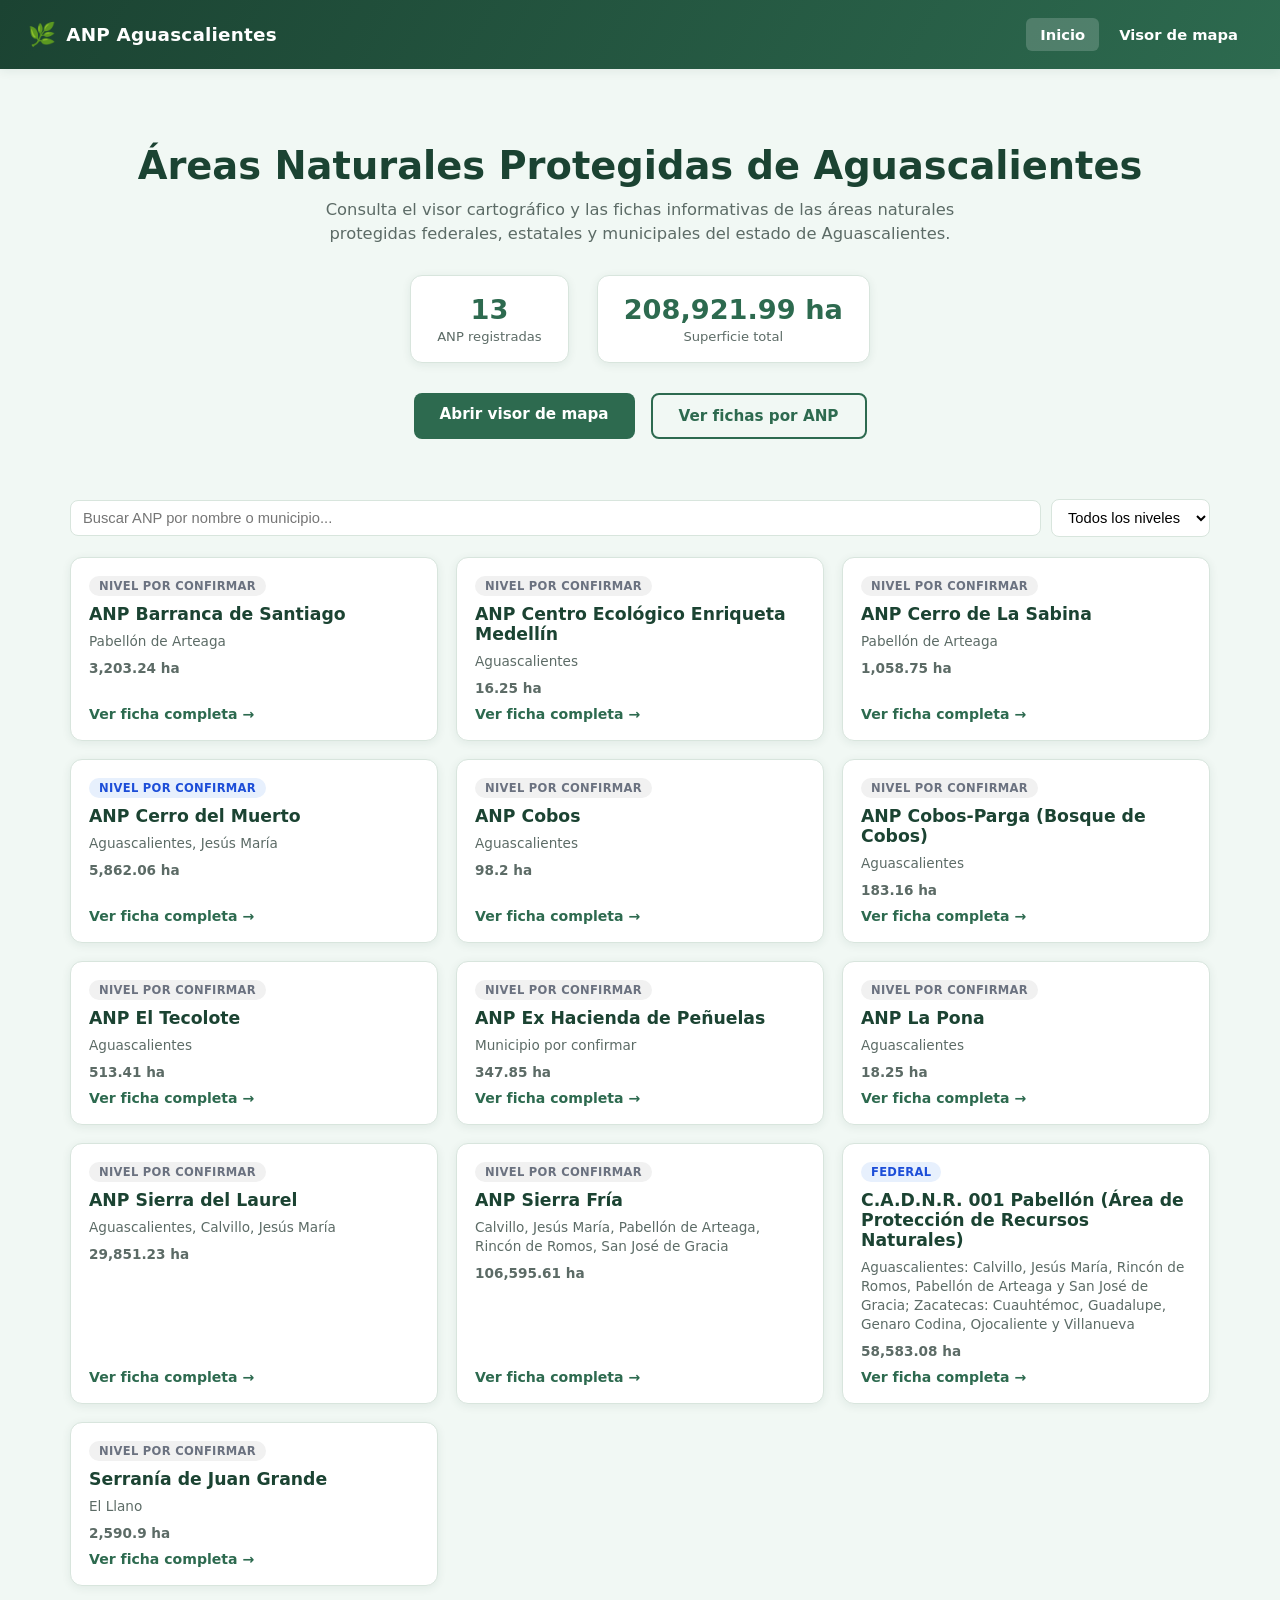
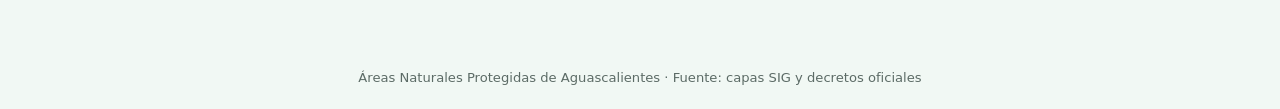
==== index.html @ 29e91683 "Sitio inicial: visor y fichas de ANP de Aguascalientes Incluye visor Leaflet con 13 poligonos, lista" ====
<!doctype html>
<html lang="es">
<head>
<meta charset="utf-8">
<meta name="viewport" content="width=device-width, initial-scale=1">
<title>Áreas Naturales Protegidas de Aguascalientes</title>
<link rel="stylesheet" href="css/style.css">
</head>
<body>

<header class="site-header">
  <div class="brand"><span class="leaf">🌿</span> ANP Aguascalientes</div>
  <nav class="site-nav">
    <a href="index.html" class="active">Inicio</a>
    <a href="visor.html">Visor de mapa</a>
  </nav>
</header>

<main>
  <section class="hero">
    <h1>Áreas Naturales Protegidas de Aguascalientes</h1>
    <p>Consulta el visor cartográfico y las fichas informativas de las áreas naturales protegidas federales, estatales y municipales del estado de Aguascalientes.</p>
    <div class="stats-row" id="statsRow"></div>
    <div class="cta-row">
      <a href="visor.html" class="btn btn-primary">Abrir visor de mapa</a>
      <a href="#listado" class="btn btn-outline">Ver fichas por ANP</a>
    </div>
  </section>

  <section id="listado">
    <div class="filtros">
      <input type="search" id="buscador" placeholder="Buscar ANP por nombre o municipio...">
      <select id="filtroNivel">
        <option value="">Todos los niveles</option>
        <option value="federal">Federal</option>
        <option value="estatal">Estatal</option>
        <option value="municipal">Municipal</option>
      </select>
    </div>
    <div class="grid-fichas" id="gridFichas"></div>
  </section>
</main>

<footer class="site-footer">
  Áreas Naturales Protegidas de Aguascalientes · Fuente: capas SIG y decretos oficiales
</footer>

<script src="js/datos.js"></script>
<script>
let TODAS = [];

function badgeTexto(nivel) {
  if (esTodo(nivel)) return 'Nivel por confirmar';
  return nivel;
}

function render(lista) {
  const grid = document.getElementById('gridFichas');
  grid.innerHTML = '';
  if (lista.length === 0) {
    grid.innerHTML = '<p style="color:var(--texto-suave)">No se encontraron áreas naturales protegidas con ese criterio.</p>';
    return;
  }
  for (const anp of lista) {
    const card = document.createElement('a');
    card.href = `ficha.html?id=${anp.id}`;
    card.className = 'card-anp';
    card.innerHTML = `
      <span class="badge ${nivelBadgeClass(anp.nivel)}">${badgeTexto(anp.nivel)}</span>
      <h3>${anp.nombre}</h3>
      <div class="meta">${esTodo(anp.municipios) || !anp.municipios ? 'Municipio por confirmar' : anp.municipios}</div>
      <div class="meta"><strong>${formatoHectareas(anp.hectareas)}</strong></div>
      <span class="ver-mas">Ver ficha completa →</span>
    `;
    grid.appendChild(card);
  }
}

function aplicarFiltros() {
  const q = document.getElementById('buscador').value.trim().toLowerCase();
  const nivel = document.getElementById('filtroNivel').value;
  const filtradas = TODAS.filter(a => {
    const coincideTexto = !q || a.nombre.toLowerCase().includes(q) || (a.municipios || '').toLowerCase().includes(q);
    const coincideNivel = !nivel || (a.nivel || '').toLowerCase().includes(nivel);
    return coincideTexto && coincideNivel;
  });
  render(filtradas);
}

async function init() {
  TODAS = await cargarANPs();
  TODAS.sort((a, b) => a.nombre.localeCompare(b.nombre, 'es'));
  render(TODAS);

  const totalHa = TODAS.reduce((sum, a) => sum + (a.hectareas || 0), 0);
  document.getElementById('statsRow').innerHTML = `
    <div class="stat-card"><div class="num">${TODAS.length}</div><div class="label">ANP registradas</div></div>
    <div class="stat-card"><div class="num">${formatoHectareas(totalHa)}</div><div class="label">Superficie total</div></div>
  `;

  document.getElementById('buscador').addEventListener('input', aplicarFiltros);
  document.getElementById('filtroNivel').addEventListener('change', aplicarFiltros);
}

init();
</script>
</body>
</html>
---- css/style.css ----
:root {
  --verde-oscuro: #1b4332;
  --verde: #2d6a4f;
  --verde-claro: #52b788;
  --verde-fondo: #f1f8f4;
  --tierra: #b08968;
  --texto: #22333b;
  --texto-suave: #5c6b66;
  --borde: #d8e5dd;
  --blanco: #ffffff;
  --sombra: 0 2px 10px rgba(27, 67, 50, 0.08);
}

* { box-sizing: border-box; }

body {
  margin: 0;
  font-family: "Segoe UI", system-ui, -apple-system, sans-serif;
  color: var(--texto);
  background: var(--verde-fondo);
}

a { color: var(--verde); text-decoration: none; }
a:hover { text-decoration: underline; }

header.site-header {
  background: linear-gradient(120deg, var(--verde-oscuro), var(--verde));
  color: var(--blanco);
  padding: 18px 28px;
  display: flex;
  align-items: center;
  justify-content: space-between;
  flex-wrap: wrap;
  gap: 12px;
  box-shadow: var(--sombra);
}

header.site-header .brand {
  display: flex;
  align-items: center;
  gap: 10px;
  font-size: 1.15rem;
  font-weight: 700;
  letter-spacing: 0.2px;
}

header.site-header .brand span.leaf { font-size: 1.4rem; }

nav.site-nav {
  display: flex;
  gap: 6px;
}

nav.site-nav a {
  color: var(--blanco);
  padding: 8px 14px;
  border-radius: 6px;
  font-size: 0.92rem;
  font-weight: 600;
}

nav.site-nav a:hover, nav.site-nav a.active {
  background: rgba(255,255,255,0.18);
  text-decoration: none;
}

main {
  max-width: 1180px;
  margin: 0 auto;
  padding: 28px 20px 60px;
}

.hero {
  text-align: center;
  padding: 46px 20px 34px;
}

.hero h1 {
  font-size: clamp(1.6rem, 3vw, 2.4rem);
  color: var(--verde-oscuro);
  margin: 0 0 10px;
}

.hero p {
  color: var(--texto-suave);
  max-width: 640px;
  margin: 0 auto;
  font-size: 1.02rem;
  line-height: 1.5;
}

.stats-row {
  display: flex;
  justify-content: center;
  gap: 28px;
  flex-wrap: wrap;
  margin: 28px 0 8px;
}

.stat-card {
  background: var(--blanco);
  border: 1px solid var(--borde);
  border-radius: 12px;
  padding: 18px 26px;
  text-align: center;
  min-width: 140px;
  box-shadow: var(--sombra);
}

.stat-card .num {
  font-size: 1.7rem;
  font-weight: 800;
  color: var(--verde);
}

.stat-card .label {
  font-size: 0.82rem;
  color: var(--texto-suave);
  margin-top: 4px;
}

.cta-row {
  display: flex;
  justify-content: center;
  gap: 16px;
  margin-top: 30px;
  flex-wrap: wrap;
}

.btn {
  display: inline-block;
  padding: 12px 26px;
  border-radius: 8px;
  font-weight: 700;
  font-size: 0.95rem;
  cursor: pointer;
  border: none;
}

.btn-primary {
  background: var(--verde);
  color: var(--blanco);
}
.btn-primary:hover { background: var(--verde-oscuro); text-decoration: none; }

.btn-outline {
  background: transparent;
  color: var(--verde);
  border: 2px solid var(--verde);
}
.btn-outline:hover { background: var(--verde-fondo); text-decoration: none; }

.filtros {
  display: flex;
  gap: 10px;
  flex-wrap: wrap;
  margin: 26px 0 18px;
  align-items: center;
}

.filtros input[type="search"],
.filtros select {
  padding: 9px 12px;
  border: 1px solid var(--borde);
  border-radius: 8px;
  font-size: 0.92rem;
  background: var(--blanco);
}

.filtros input[type="search"] { flex: 1; min-width: 200px; }

.grid-fichas {
  display: grid;
  grid-template-columns: repeat(auto-fill, minmax(280px, 1fr));
  gap: 18px;
  margin-top: 20px;
}

.card-anp {
  background: var(--blanco);
  border: 1px solid var(--borde);
  border-radius: 12px;
  padding: 18px;
  box-shadow: var(--sombra);
  transition: transform 0.15s ease, box-shadow 0.15s ease;
  display: flex;
  flex-direction: column;
  gap: 8px;
}

.card-anp:hover {
  transform: translateY(-3px);
  box-shadow: 0 6px 18px rgba(27,67,50,0.14);
}

.badge {
  display: inline-block;
  padding: 3px 10px;
  border-radius: 999px;
  font-size: 0.72rem;
  font-weight: 700;
  text-transform: uppercase;
  letter-spacing: 0.3px;
  width: fit-content;
}

.badge-federal { background: #e7f0fd; color: #1d4ed8; }
.badge-estatal { background: #fef3e2; color: #b45309; }
.badge-municipal { background: #eafaf0; color: #15803d; }
.badge-todo { background: #f1f1f1; color: #6b7280; }

.card-anp h3 {
  margin: 0;
  font-size: 1.08rem;
  color: var(--verde-oscuro);
}

.card-anp .meta {
  font-size: 0.85rem;
  color: var(--texto-suave);
  line-height: 1.4;
}

.card-anp .ver-mas {
  margin-top: auto;
  font-weight: 700;
  font-size: 0.88rem;
}

#mapa {
  width: 100%;
  height: calc(100vh - 200px);
  min-height: 480px;
  border-radius: 12px;
  border: 1px solid var(--borde);
  box-shadow: var(--sombra);
}

.visor-layout {
  display: grid;
  grid-template-columns: 300px 1fr;
  gap: 18px;
}

@media (max-width: 820px) {
  .visor-layout { grid-template-columns: 1fr; }
  #mapa { height: 60vh; }
}

.panel-lateral {
  background: var(--blanco);
  border: 1px solid var(--borde);
  border-radius: 12px;
  padding: 16px;
  box-shadow: var(--sombra);
  max-height: calc(100vh - 200px);
  overflow-y: auto;
}

.panel-lateral h2 {
  font-size: 1rem;
  color: var(--verde-oscuro);
  margin-top: 0;
}

.lista-anp-visor { list-style: none; margin: 0; padding: 0; }

.lista-anp-visor li {
  padding: 9px 8px;
  border-radius: 6px;
  cursor: pointer;
  font-size: 0.88rem;
  border-bottom: 1px solid var(--borde);
}

.lista-anp-visor li:hover, .lista-anp-visor li.activa {
  background: var(--verde-fondo);
}

.leaflet-popup-content b { color: var(--verde-oscuro); }
.leaflet-popup-content a.popup-link {
  display: inline-block;
  margin-top: 6px;
  font-weight: 700;
}

.ficha-header {
  background: var(--blanco);
  border: 1px solid var(--borde);
  border-radius: 14px;
  padding: 26px;
  box-shadow: var(--sombra);
  margin-bottom: 22px;
}

.ficha-header h1 {
  margin: 8px 0 4px;
  color: var(--verde-oscuro);
  font-size: 1.6rem;
}

.ficha-grid {
  display: grid;
  grid-template-columns: 1.1fr 1fr;
  gap: 22px;
}

@media (max-width: 900px) {
  .ficha-grid { grid-template-columns: 1fr; }
}

.ficha-mapa {
  height: 380px;
  border-radius: 12px;
  border: 1px solid var(--borde);
  box-shadow: var(--sombra);
}

.ficha-datos {
  background: var(--blanco);
  border: 1px solid var(--borde);
  border-radius: 12px;
  padding: 20px;
  box-shadow: var(--sombra);
}

.ficha-datos dl {
  margin: 0;
  display: grid;
  grid-template-columns: 130px 1fr;
  row-gap: 10px;
  column-gap: 10px;
  font-size: 0.93rem;
}

.ficha-datos dt {
  color: var(--texto-suave);
  font-weight: 600;
}

.ficha-datos dd { margin: 0; }

.descripcion-box {
  background: var(--blanco);
  border: 1px solid var(--borde);
  border-radius: 12px;
  padding: 20px;
  margin-top: 18px;
  box-shadow: var(--sombra);
  line-height: 1.6;
}

.descripcion-box h2 { margin-top: 0; color: var(--verde-oscuro); font-size: 1.1rem; }

.docs-box {
  margin-top: 18px;
  display: flex;
  gap: 12px;
  flex-wrap: wrap;
}

.doc-link {
  display: flex;
  align-items: center;
  gap: 8px;
  background: var(--blanco);
  border: 1px solid var(--borde);
  border-radius: 10px;
  padding: 12px 16px;
  font-weight: 700;
  font-size: 0.9rem;
  color: var(--verde-oscuro);
  box-shadow: var(--sombra);
}

.doc-link:hover { background: var(--verde-fondo); text-decoration: none; }

.aviso-todo {
  background: #fff7ed;
  border: 1px solid #fdba74;
  color: #9a3412;
  padding: 8px 12px;
  border-radius: 8px;
  font-size: 0.82rem;
  margin-top: 10px;
}

footer.site-footer {
  text-align: center;
  padding: 24px;
  color: var(--texto-suave);
  font-size: 0.82rem;
}

.volver-link {
  display: inline-block;
  margin-bottom: 14px;
  font-weight: 600;
  font-size: 0.9rem;
}
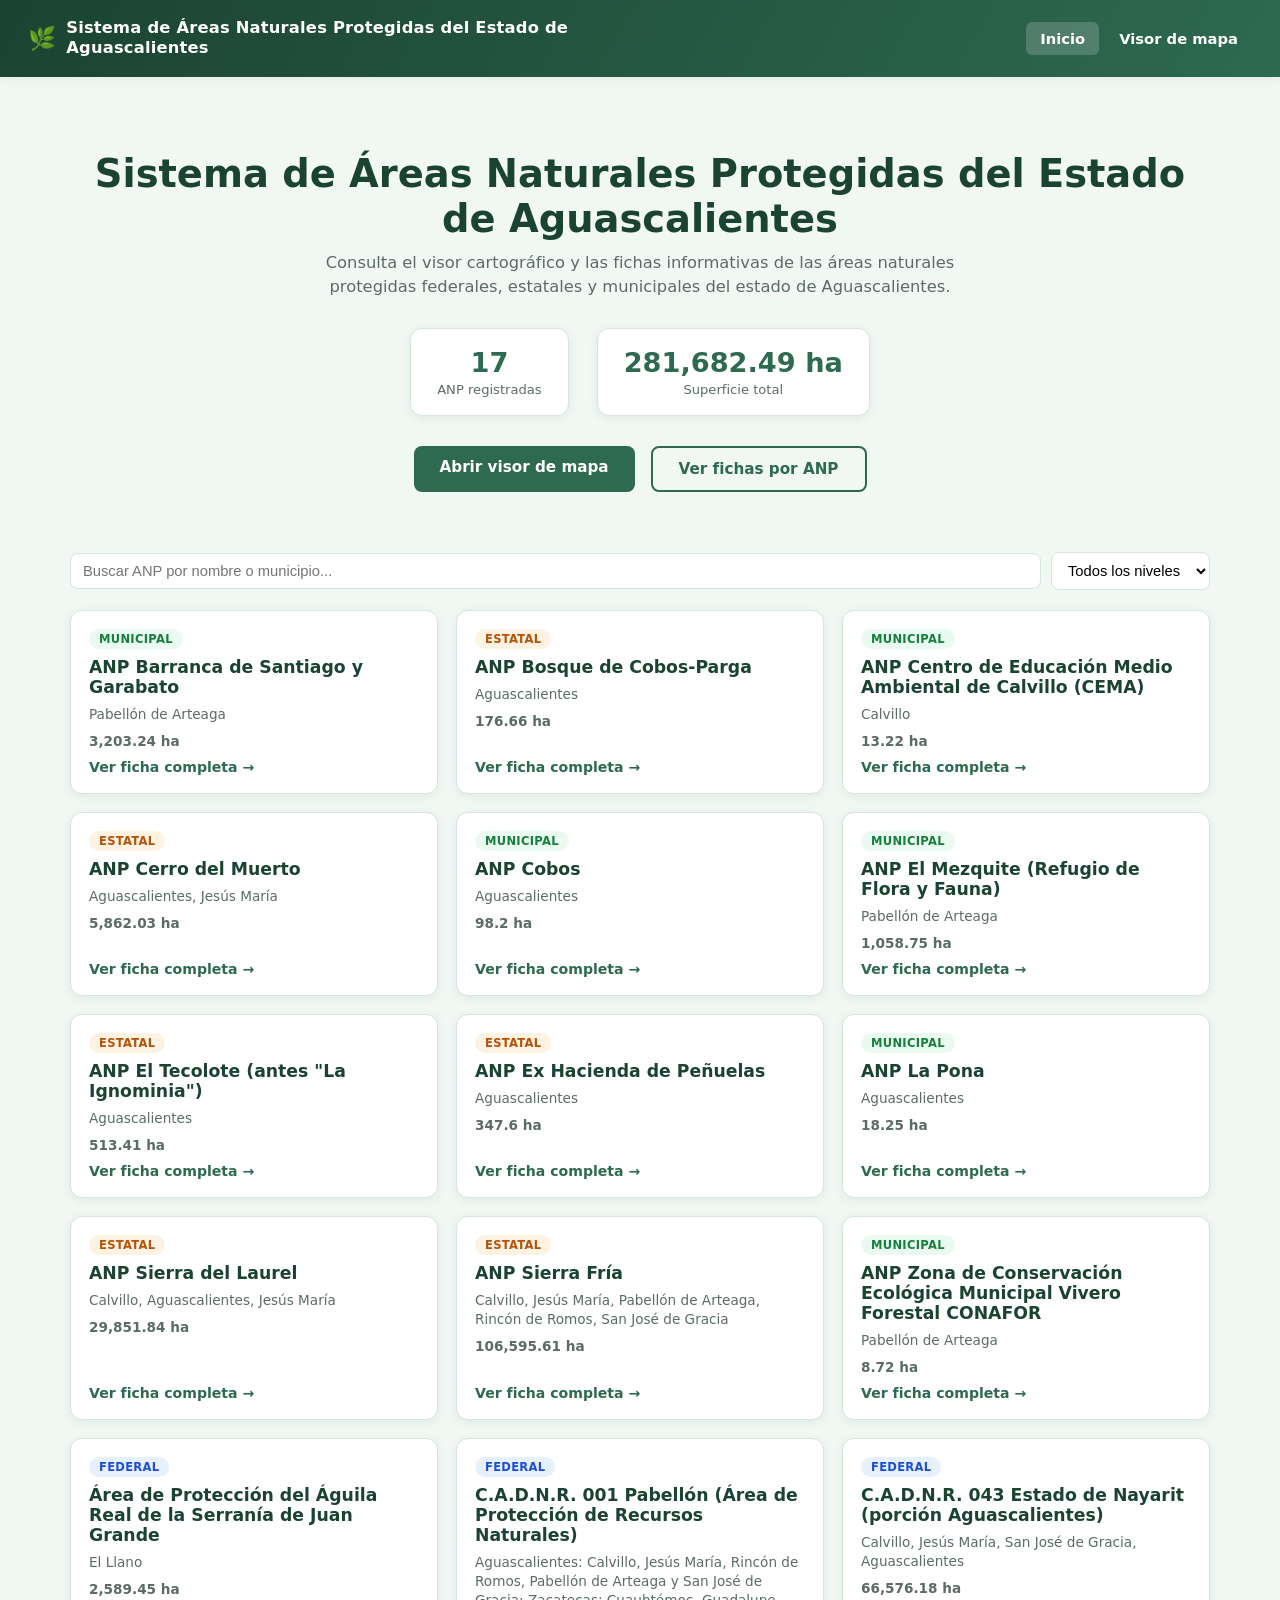
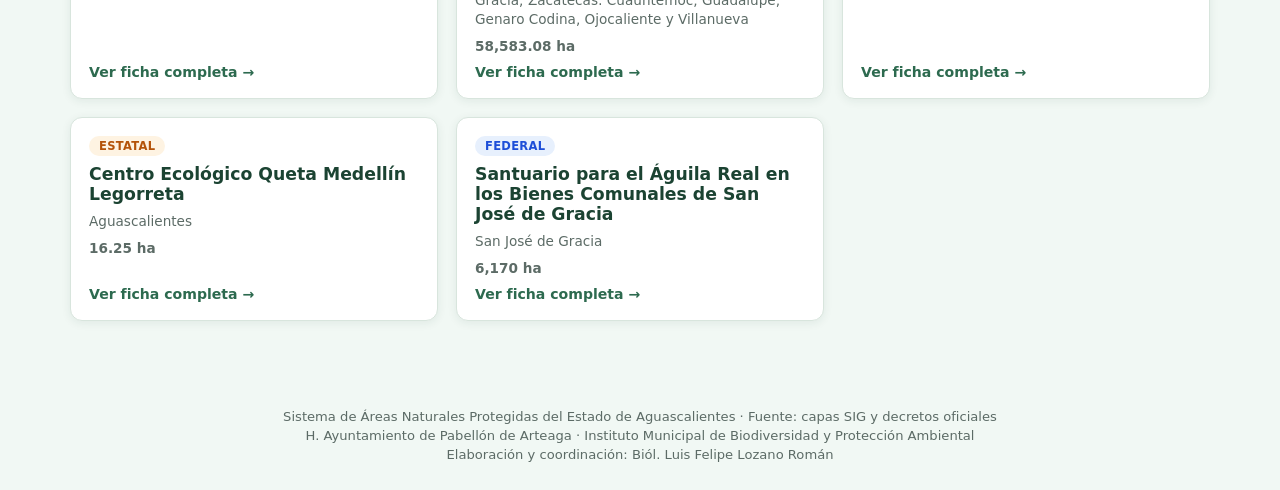
==== commit 35ea8f71: "Agrega vista satelital, corrige PDF mal referenciado y renombra el sitio - Vista satelital (Esri Wor" ====
--- a/index.html
+++ b/index.html
@@ -3,13 +3,13 @@
 <head>
 <meta charset="utf-8">
 <meta name="viewport" content="width=device-width, initial-scale=1">
-<title>Áreas Naturales Protegidas de Aguascalientes</title>
+<title>Sistema de Áreas Naturales Protegidas del Estado de Aguascalientes</title>
 <link rel="stylesheet" href="css/style.css">
 </head>
 <body>
 
 <header class="site-header">
-  <div class="brand"><span class="leaf">🌿</span> ANP Aguascalientes</div>
+  <div class="brand"><span class="leaf">🌿</span> Sistema de Áreas Naturales Protegidas del Estado de Aguascalientes</div>
   <nav class="site-nav">
     <a href="index.html" class="active">Inicio</a>
     <a href="visor.html">Visor de mapa</a>
@@ -18,7 +18,7 @@
 
 <main>
   <section class="hero">
-    <h1>Áreas Naturales Protegidas de Aguascalientes</h1>
+    <h1>Sistema de Áreas Naturales Protegidas del Estado de Aguascalientes</h1>
     <p>Consulta el visor cartográfico y las fichas informativas de las áreas naturales protegidas federales, estatales y municipales del estado de Aguascalientes.</p>
     <div class="stats-row" id="statsRow"></div>
     <div class="cta-row">
@@ -42,7 +42,9 @@
 </main>
 
 <footer class="site-footer">
-  Áreas Naturales Protegidas de Aguascalientes · Fuente: capas SIG y decretos oficiales
+  <p>Sistema de Áreas Naturales Protegidas del Estado de Aguascalientes · Fuente: capas SIG y decretos oficiales</p>
+  <p>H. Ayuntamiento de Pabellón de Arteaga · Instituto Municipal de Biodiversidad y Protección Ambiental</p>
+  <p>Elaboración y coordinación: Biól. Luis Felipe Lozano Román</p>
 </footer>
 
 <script src="js/datos.js"></script>
--- a/css/style.css
+++ b/css/style.css
@@ -39,9 +39,11 @@
   display: flex;
   align-items: center;
   gap: 10px;
-  font-size: 1.15rem;
+  font-size: 1.02rem;
   font-weight: 700;
   letter-spacing: 0.2px;
+  max-width: 640px;
+  line-height: 1.25;
 }
 
 header.site-header .brand span.leaf { font-size: 1.4rem; }
@@ -392,6 +394,10 @@
   font-size: 0.82rem;
 }
 
+footer.site-footer p {
+  margin: 4px 0;
+}
+
 .volver-link {
   display: inline-block;
   margin-bottom: 14px;
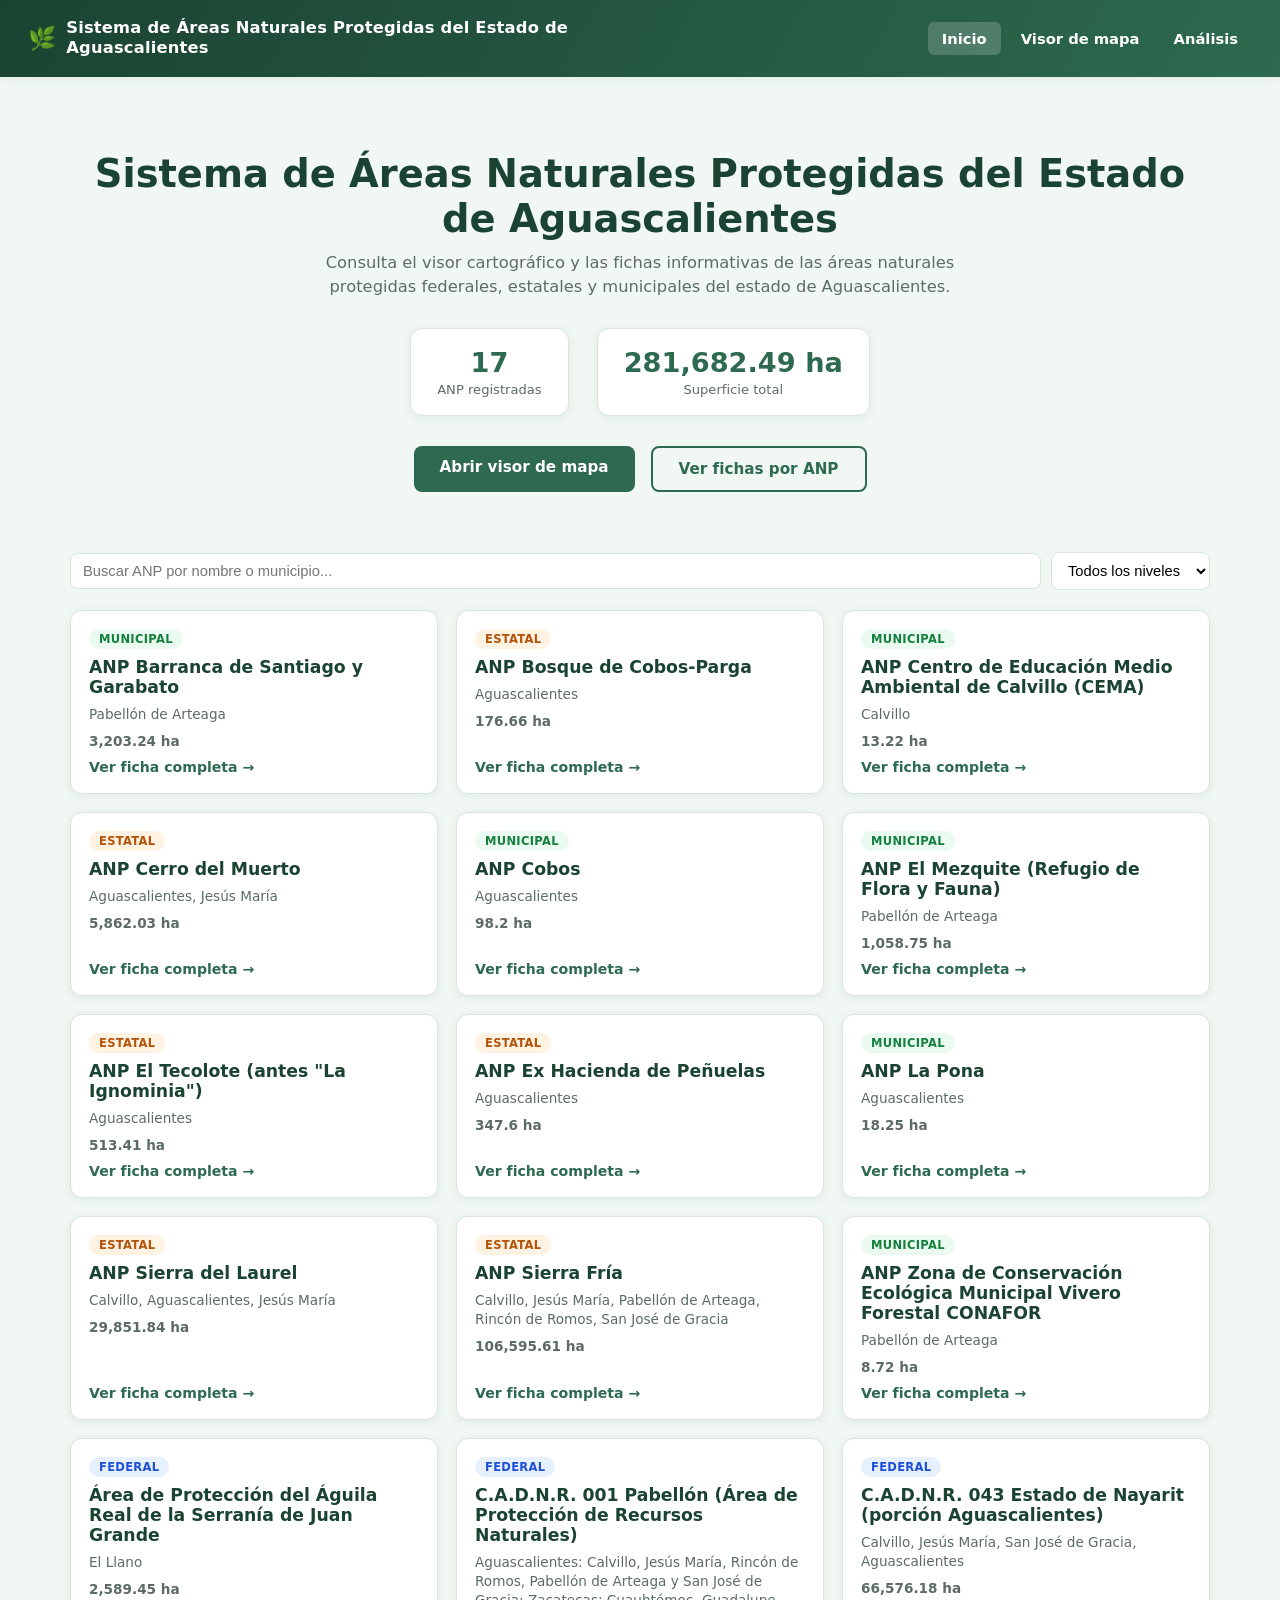
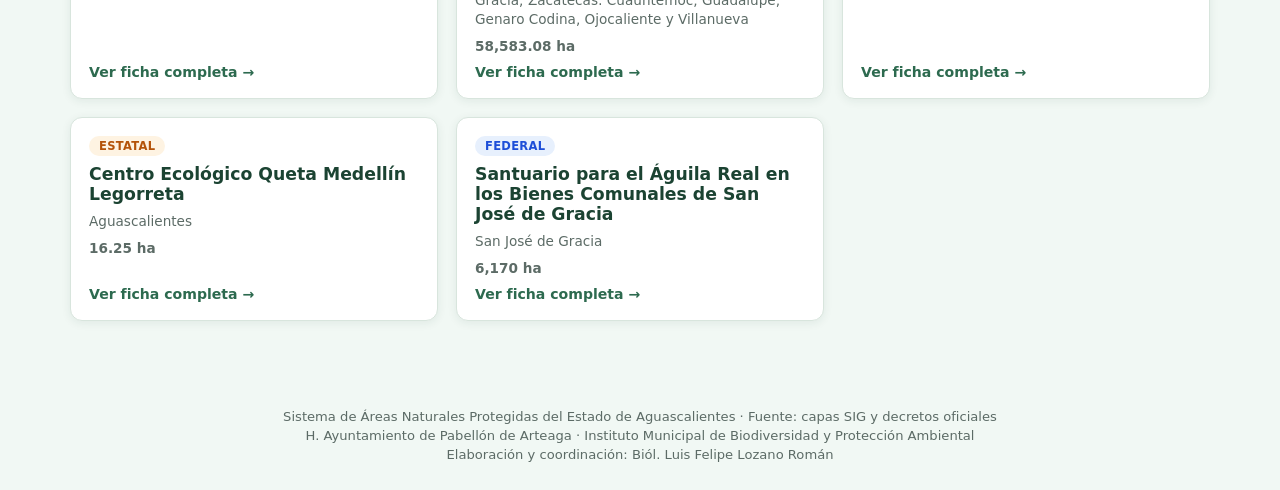
==== commit cd7e2fb5: "Agrega EPJ de Santiago, Programa de Manejo de Peñuelas y página de análisis - Agrega el Estudio Prev" ====
--- a/index.html
+++ b/index.html
@@ -13,6 +13,7 @@
   <nav class="site-nav">
     <a href="index.html" class="active">Inicio</a>
     <a href="visor.html">Visor de mapa</a>
+    <a href="analisis.html">Análisis</a>
   </nav>
 </header>
 
--- a/css/style.css
+++ b/css/style.css
@@ -404,3 +404,98 @@
   font-weight: 600;
   font-size: 0.9rem;
 }
+
+.analisis-intro {
+  max-width: 900px;
+  line-height: 1.65;
+  margin-bottom: 24px;
+}
+.analisis-intro p { margin: 0 0 12px; }
+
+.stats-grid {
+  display: grid;
+  grid-template-columns: repeat(auto-fit, minmax(180px, 1fr));
+  gap: 16px;
+  margin: 22px 0 30px;
+}
+
+.stats-grid .stat-card .num { font-size: 1.5rem; }
+.stats-grid .stat-card .label { line-height: 1.35; }
+
+.tabla-wrap {
+  overflow-x: auto;
+  background: var(--blanco);
+  border: 1px solid var(--borde);
+  border-radius: 12px;
+  box-shadow: var(--sombra);
+  margin-bottom: 30px;
+}
+
+table.tabla-anp {
+  width: 100%;
+  border-collapse: collapse;
+  font-size: 0.86rem;
+  min-width: 720px;
+}
+
+table.tabla-anp caption {
+  text-align: left;
+  font-weight: 700;
+  color: var(--verde-oscuro);
+  padding: 14px 16px 6px;
+  font-size: 0.95rem;
+}
+
+table.tabla-anp th, table.tabla-anp td {
+  padding: 9px 14px;
+  text-align: left;
+  border-bottom: 1px solid var(--borde);
+  white-space: nowrap;
+}
+
+table.tabla-anp td:nth-child(3), table.tabla-anp th:nth-child(3) { white-space: normal; min-width: 160px; }
+table.tabla-anp td:last-child, table.tabla-anp th:last-child { text-align: right; }
+
+table.tabla-anp thead th {
+  background: var(--verde-fondo);
+  color: var(--verde-oscuro);
+  font-weight: 700;
+  position: sticky;
+  top: 0;
+}
+
+table.tabla-anp tbody tr:hover { background: var(--verde-fondo); }
+
+table.tabla-anp tfoot td {
+  font-weight: 700;
+  border-top: 2px solid var(--verde);
+  background: #fafdfb;
+}
+
+.nota-tabla {
+  font-size: 0.78rem;
+  color: var(--texto-suave);
+  padding: 8px 16px 14px;
+}
+
+.chart-box {
+  background: var(--blanco);
+  border: 1px solid var(--borde);
+  border-radius: 12px;
+  padding: 20px;
+  box-shadow: var(--sombra);
+  margin-bottom: 26px;
+}
+
+.chart-box h2 { margin-top: 0; color: var(--verde-oscuro); font-size: 1.1rem; }
+.chart-box canvas { max-width: 100%; }
+
+.charts-row {
+  display: grid;
+  grid-template-columns: 1fr 1fr;
+  gap: 20px;
+}
+
+@media (max-width: 820px) {
+  .charts-row { grid-template-columns: 1fr; }
+}
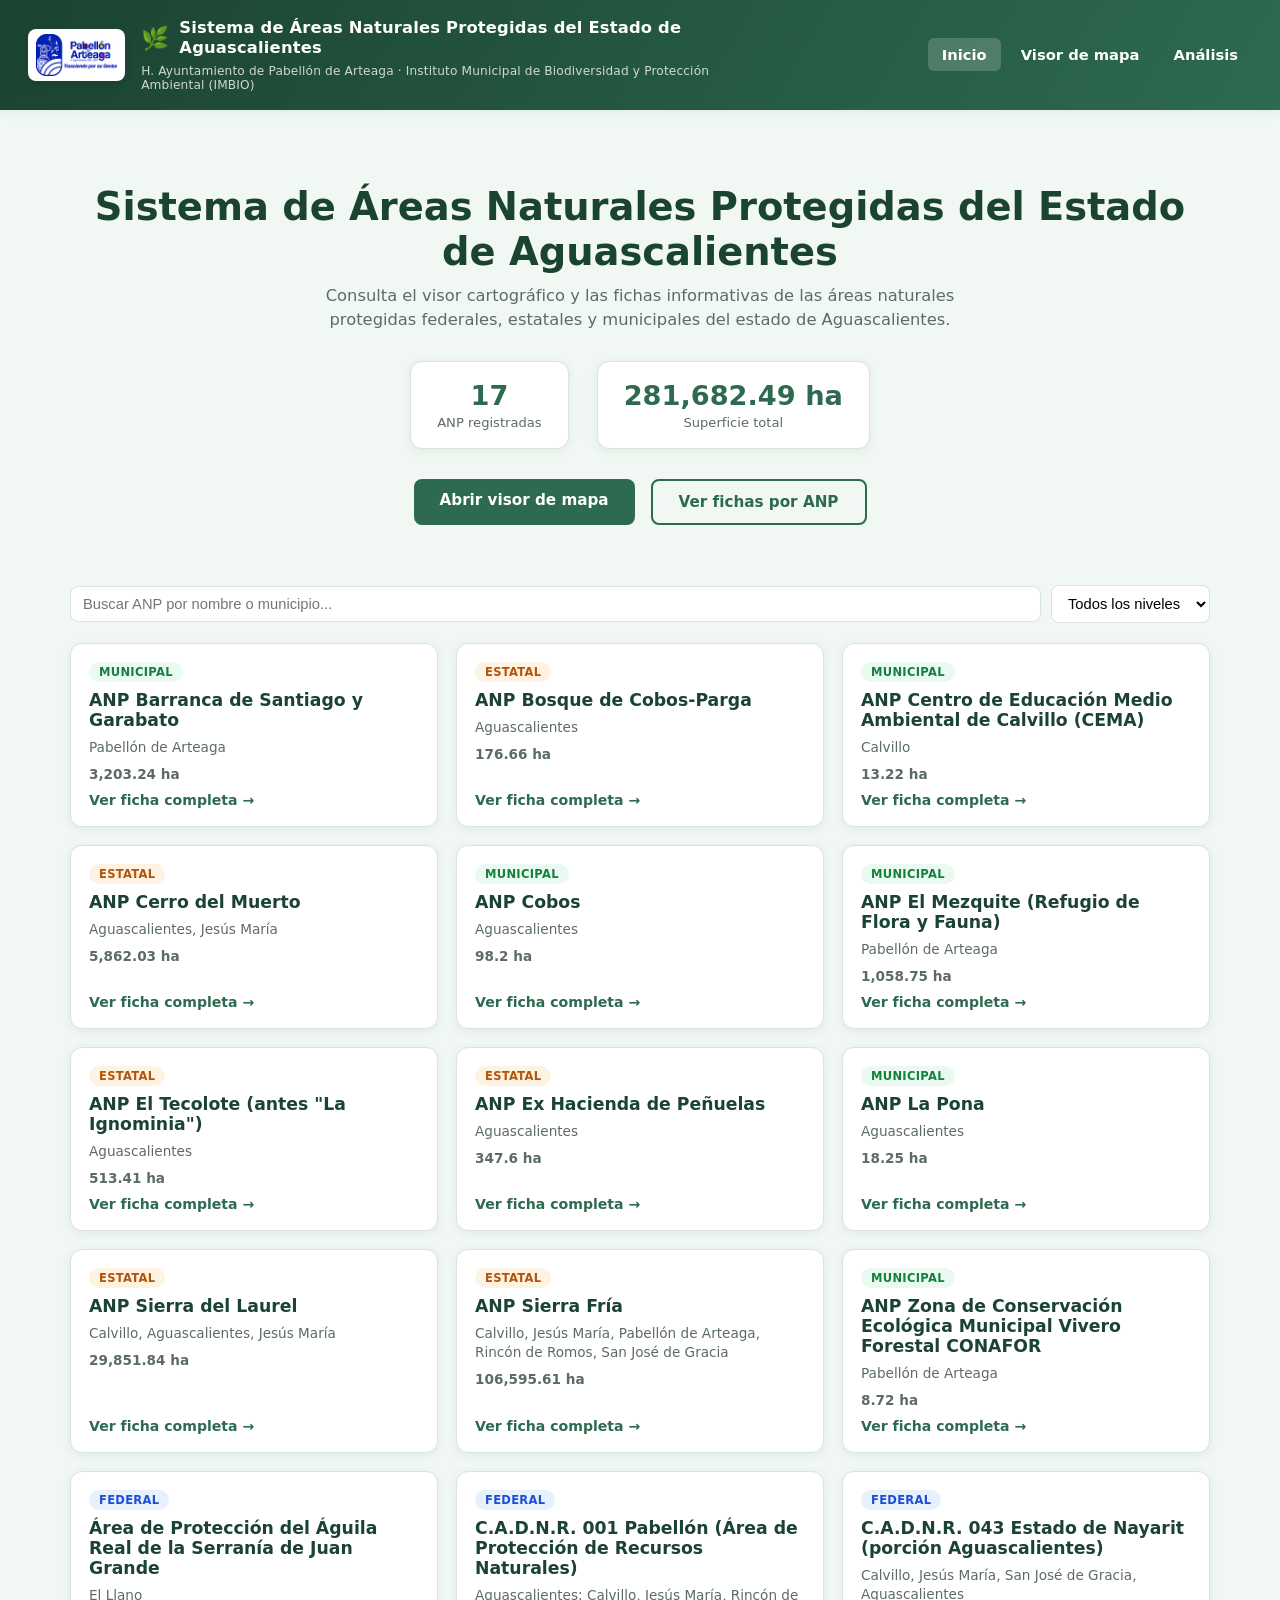
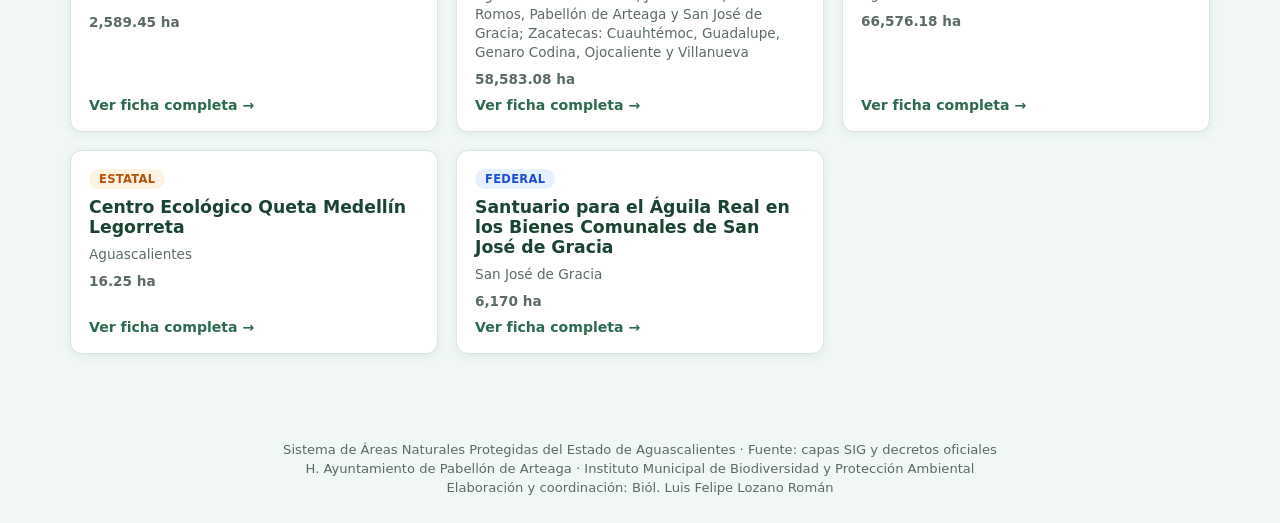
==== commit 8de0a378: "Agrega logo y créditos institucionales al encabezado Incorpora el logo del H. Ayuntamiento de Pabell" ====
--- a/index.html
+++ b/index.html
@@ -9,7 +9,13 @@
 <body>
 
 <header class="site-header">
-  <div class="brand"><span class="leaf">🌿</span> Sistema de Áreas Naturales Protegidas del Estado de Aguascalientes</div>
+  <div class="brand-group">
+    <img class="logo-ayto" src="assets/img/logo_ayuntamiento.jpg" alt="H. Ayuntamiento de Pabellón de Arteaga">
+    <div>
+      <div class="brand"><span class="leaf">🌿</span> Sistema de Áreas Naturales Protegidas del Estado de Aguascalientes</div>
+      <div class="creditos-header">H. Ayuntamiento de Pabellón de Arteaga · Instituto Municipal de Biodiversidad y Protección Ambiental (IMBIO)</div>
+    </div>
+  </div>
   <nav class="site-nav">
     <a href="index.html" class="active">Inicio</a>
     <a href="visor.html">Visor de mapa</a>
--- a/css/style.css
+++ b/css/style.css
@@ -35,6 +35,22 @@
   box-shadow: var(--sombra);
 }
 
+header.site-header .brand-group {
+  display: flex;
+  align-items: center;
+  gap: 16px;
+}
+
+header.site-header .logo-ayto {
+  height: 52px;
+  width: auto;
+  border-radius: 8px;
+  background: var(--blanco);
+  padding: 5px 8px;
+  box-shadow: 0 2px 8px rgba(0,0,0,0.15);
+  flex-shrink: 0;
+}
+
 header.site-header .brand {
   display: flex;
   align-items: center;
@@ -42,11 +58,26 @@
   font-size: 1.02rem;
   font-weight: 700;
   letter-spacing: 0.2px;
-  max-width: 640px;
+  max-width: 620px;
   line-height: 1.25;
 }
 
 header.site-header .brand span.leaf { font-size: 1.4rem; }
+
+header.site-header .creditos-header {
+  margin-top: 5px;
+  font-size: 0.76rem;
+  font-weight: 500;
+  color: rgba(255,255,255,0.78);
+  letter-spacing: 0.15px;
+  max-width: 620px;
+}
+
+@media (max-width: 560px) {
+  header.site-header .logo-ayto { height: 40px; }
+  header.site-header .brand { font-size: 0.9rem; }
+  header.site-header .creditos-header { font-size: 0.7rem; }
+}
 
 nav.site-nav {
   display: flex;
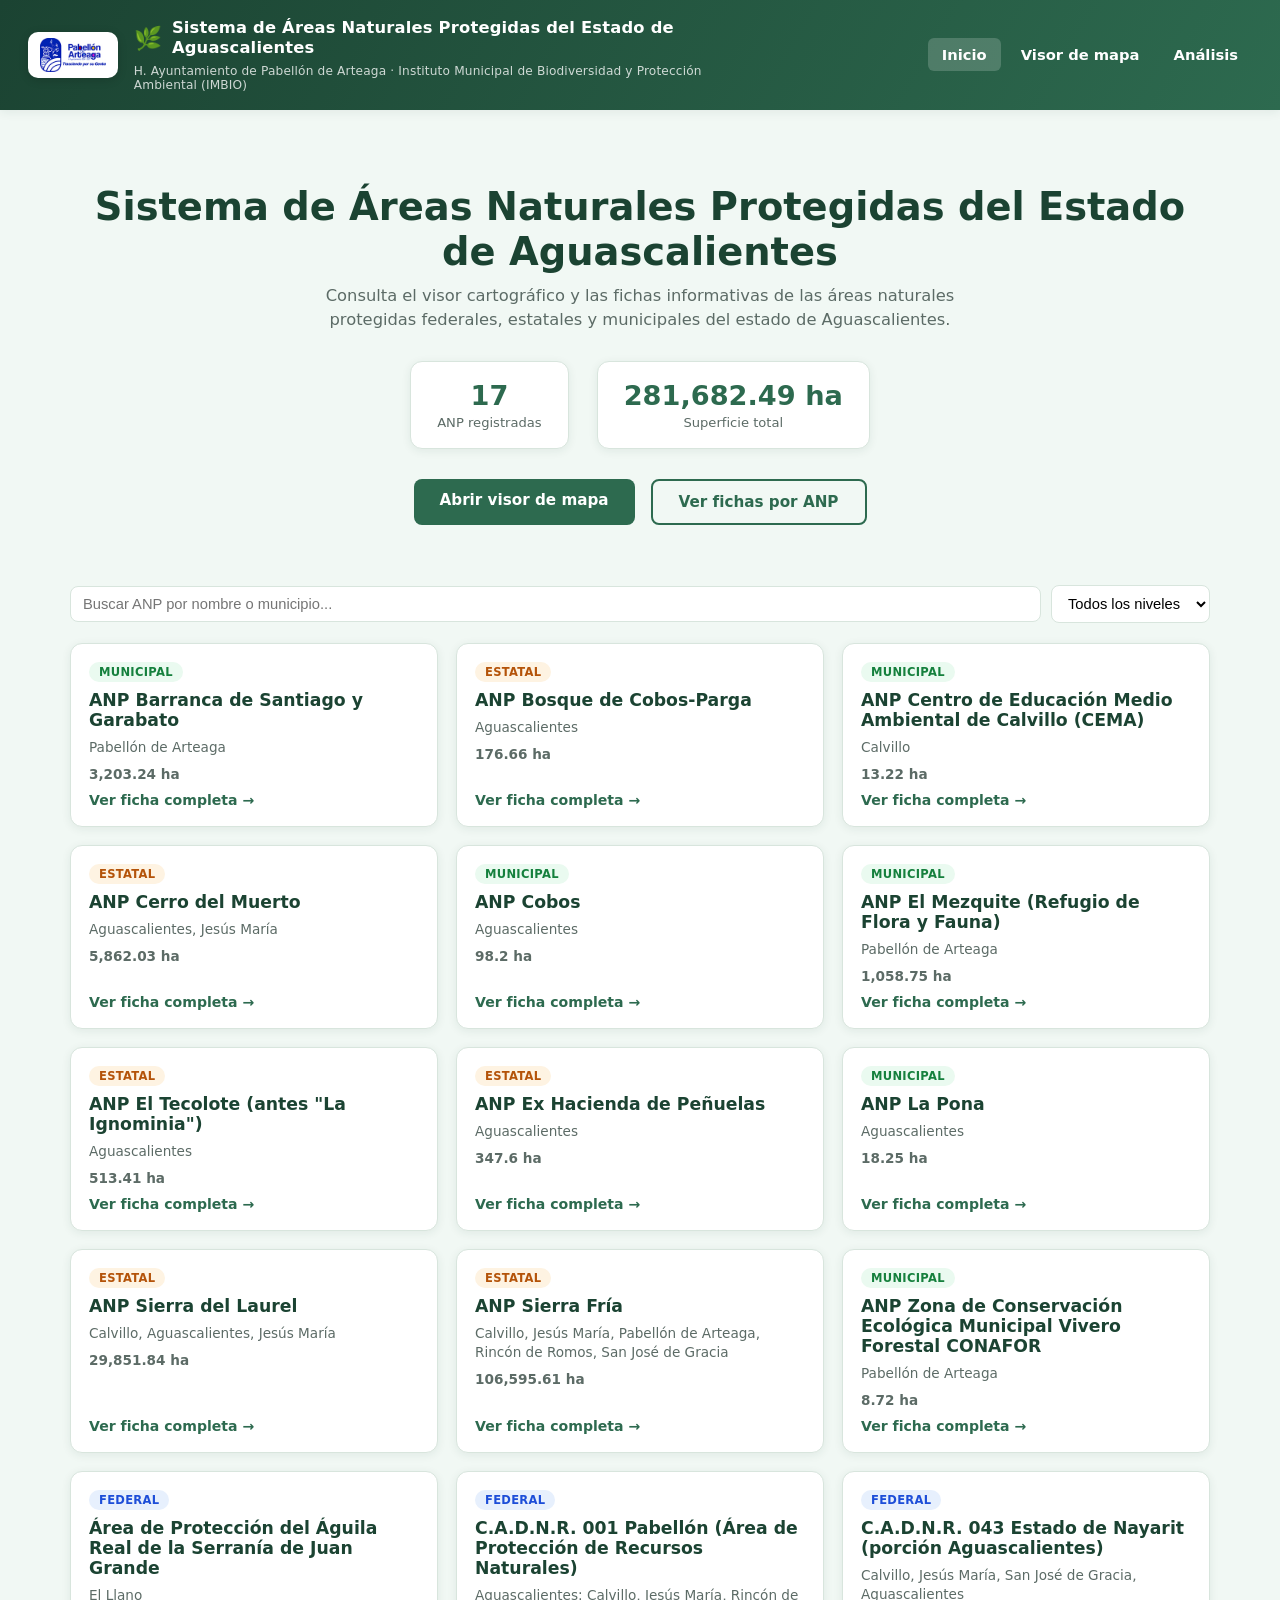
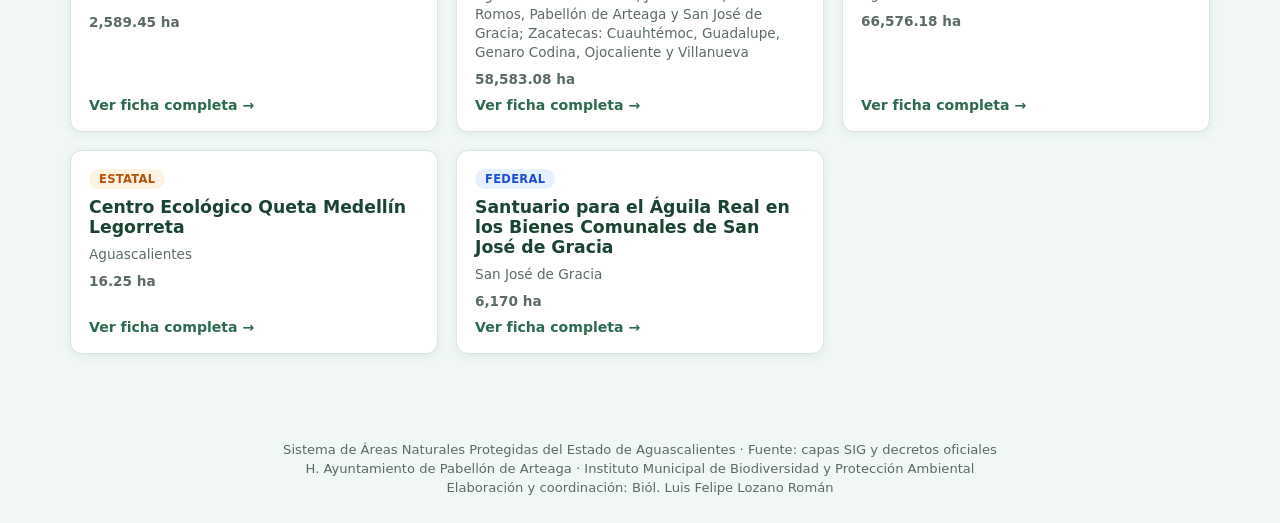
==== commit 583752ad: "Rediseña el logo del encabezado para respetar su proporción El logo del Ayuntamiento es apaisado (es" ====
--- a/index.html
+++ b/index.html
@@ -10,7 +10,7 @@
 
 <header class="site-header">
   <div class="brand-group">
-    <img class="logo-ayto" src="assets/img/logo_ayuntamiento.jpg" alt="H. Ayuntamiento de Pabellón de Arteaga">
+    <span class="logo-ayto-wrap"><img class="logo-ayto" src="assets/img/logo_ayuntamiento.jpg" alt="H. Ayuntamiento de Pabellón de Arteaga"></span>
     <div>
       <div class="brand"><span class="leaf">🌿</span> Sistema de Áreas Naturales Protegidas del Estado de Aguascalientes</div>
       <div class="creditos-header">H. Ayuntamiento de Pabellón de Arteaga · Instituto Municipal de Biodiversidad y Protección Ambiental (IMBIO)</div>
--- a/css/style.css
+++ b/css/style.css
@@ -41,14 +41,22 @@
   gap: 16px;
 }
 
+header.site-header .logo-ayto-wrap {
+  display: flex;
+  align-items: center;
+  justify-content: center;
+  background: var(--blanco);
+  border-radius: 10px;
+  box-shadow: 0 2px 10px rgba(0,0,0,0.16);
+  flex-shrink: 0;
+  padding: 6px 12px;
+}
+
 header.site-header .logo-ayto {
-  height: 52px;
+  display: block;
+  height: 34px;
   width: auto;
-  border-radius: 8px;
-  background: var(--blanco);
-  padding: 5px 8px;
-  box-shadow: 0 2px 8px rgba(0,0,0,0.15);
-  flex-shrink: 0;
+  object-fit: contain;
 }
 
 header.site-header .brand {
@@ -74,7 +82,8 @@
 }
 
 @media (max-width: 560px) {
-  header.site-header .logo-ayto { height: 40px; }
+  header.site-header .logo-ayto { height: 26px; }
+  header.site-header .logo-ayto-wrap { padding: 5px 9px; }
   header.site-header .brand { font-size: 0.9rem; }
   header.site-header .creditos-header { font-size: 0.7rem; }
 }
